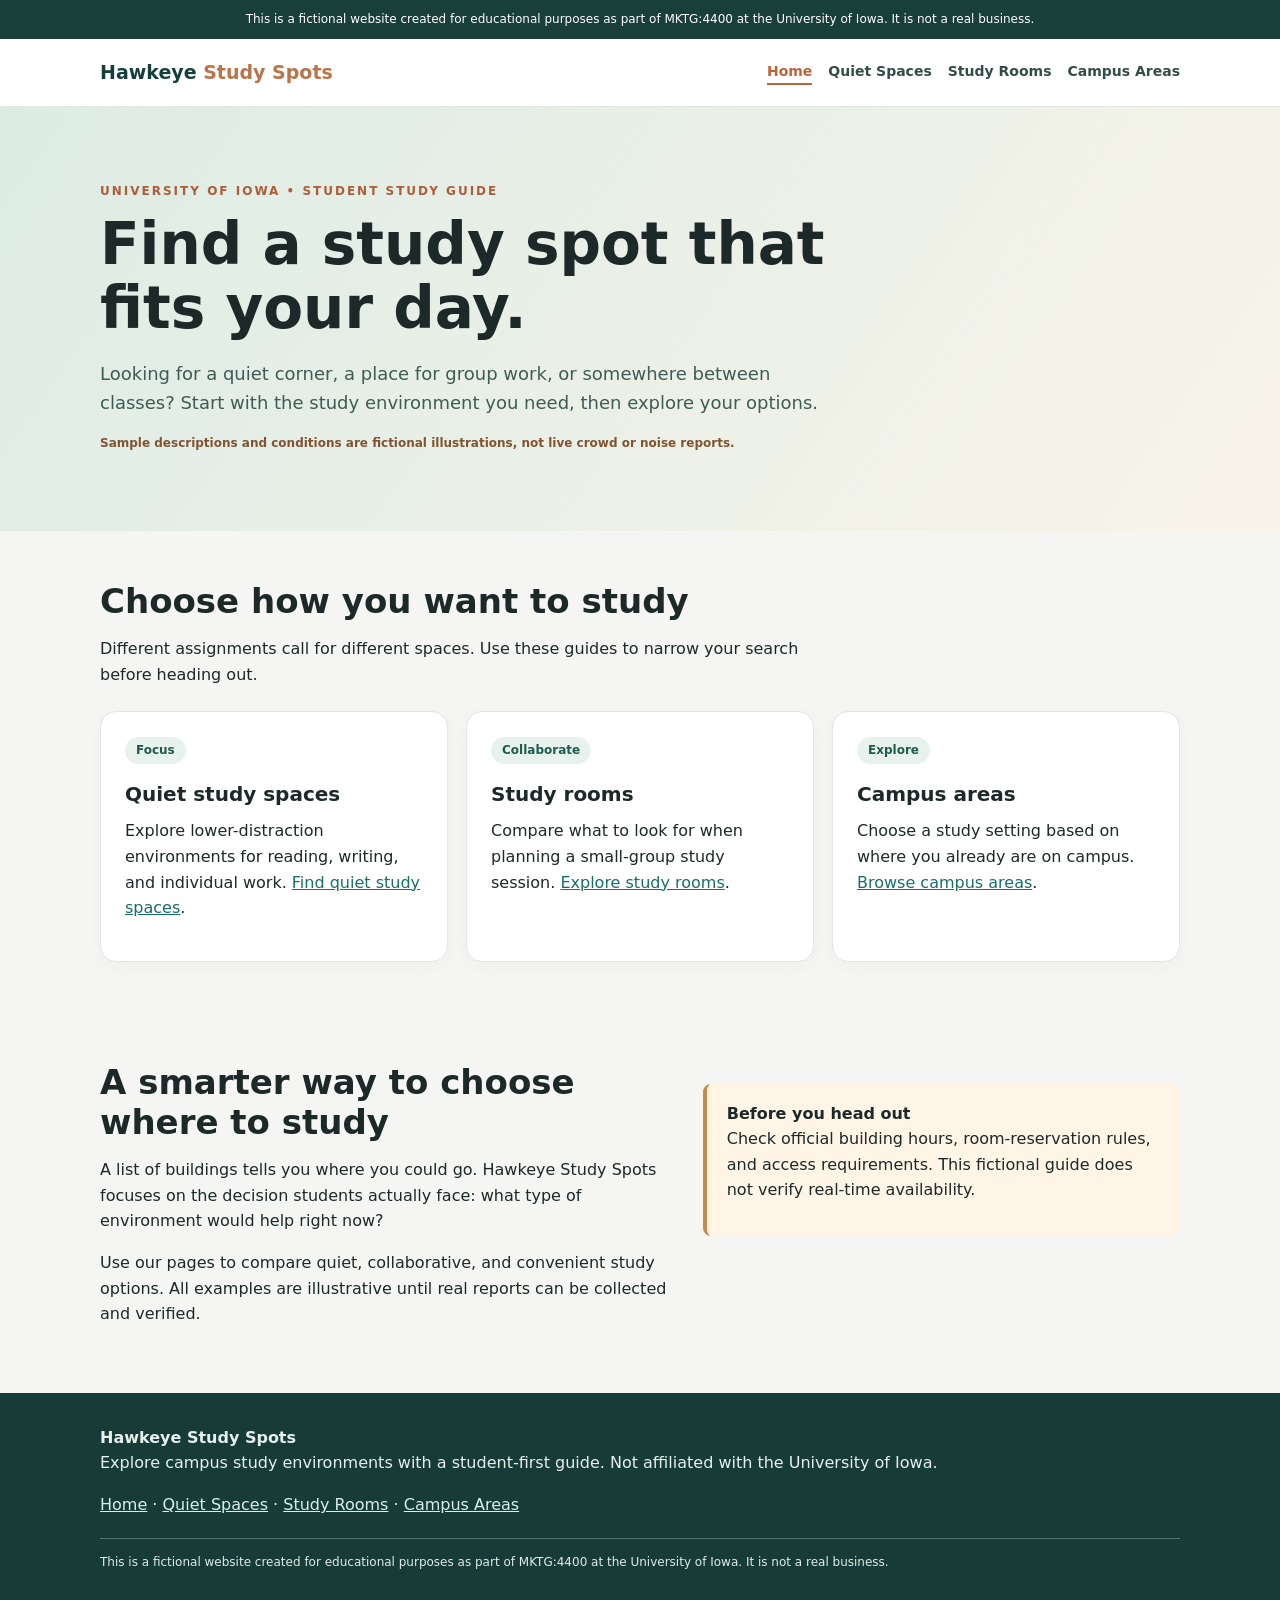
==== index.html @ 19139e7e "Add initial four-page study-space website" ====
<!doctype html><html lang="en"><head><meta charset="utf-8"><meta name="viewport" content="width=device-width,initial-scale=1"><title>Best Places to Study at the University of Iowa | Hawkeye Study Spots</title><meta name="description" content="Explore University of Iowa study spaces, quiet study areas, study rooms, and campus-area study options."><link rel="stylesheet" href="style.css"></head><body><div class="notice">This is a fictional website created for educational purposes as part of MKTG:4400 at the University of Iowa. It is not a real business.</div><header><div class="container nav"><a class="brand" href="index.html">Hawkeye <span>Study Spots</span></a><nav class="links" aria-label="Main navigation"><a href="index.html" aria-current="page">Home</a><a href="quiet-spaces.html">Quiet Spaces</a><a href="study-rooms.html">Study Rooms</a><a href="campus-areas.html">Campus Areas</a></nav></div></header><main><div class="hero"><div class="container"><div class="eyebrow">University of Iowa • Student study guide</div><h1>Find a study spot that fits your day.</h1><p class="lead">Looking for a quiet corner, a place for group work, or somewhere between classes? Start with the study environment you need, then explore your options.</p><p class="sample">Sample descriptions and conditions are fictional illustrations, not live crowd or noise reports.</p></div></div><section><div class="container"><div class="sectionintro"><h2>Choose how you want to study</h2><p>Different assignments call for different spaces. Use these guides to narrow your search before heading out.</p></div><div class="grid"><article class="card"><span class="pill">Focus</span><h3>Quiet study spaces</h3><p>Explore lower-distraction environments for reading, writing, and individual work. <a href="quiet-spaces.html">Find quiet study spaces</a>.</p></article><article class="card"><span class="pill">Collaborate</span><h3>Study rooms</h3><p>Compare what to look for when planning a small-group study session. <a href="study-rooms.html">Explore study rooms</a>.</p></article><article class="card"><span class="pill">Explore</span><h3>Campus areas</h3><p>Choose a study setting based on where you already are on campus. <a href="campus-areas.html">Browse campus areas</a>.</p></article></div></div></section><section><div class="container split"><div><h2>A smarter way to choose where to study</h2><p>A list of buildings tells you where you could go. Hawkeye Study Spots focuses on the decision students actually face: what type of environment would help right now?</p><p>Use our pages to compare quiet, collaborative, and convenient study options. All examples are illustrative until real reports can be collected and verified.</p></div><div class="tip"><b>Before you head out</b><p>Check official building hours, room-reservation rules, and access requirements. This fictional guide does not verify real-time availability.</p></div></div></section></main><footer><div class="container"><strong>Hawkeye Study Spots</strong><p>Explore campus study environments with a student-first guide. Not affiliated with the University of Iowa.</p><p><a href="index.html">Home</a> · <a href="quiet-spaces.html">Quiet Spaces</a> · <a href="study-rooms.html">Study Rooms</a> · <a href="campus-areas.html">Campus Areas</a></p><div class="notice">This is a fictional website created for educational purposes as part of MKTG:4400 at the University of Iowa. It is not a real business.</div></div></footer></body></html>
---- style.css ----
*{box-sizing:border-box}body{margin:0;font-family:Inter,system-ui,-apple-system,Segoe UI,sans-serif;background:#f5f6f3;color:#1c2928;line-height:1.6}a{color:#176f68}.notice{background:#193f3b;color:#fff;text-align:center;padding:10px 20px;font-size:12px}.container{width:min(1080px,92%);margin:auto}header{background:#fff;border-bottom:1px solid #e1e7e3}.nav{display:flex;justify-content:space-between;align-items:center;gap:16px;flex-wrap:wrap;padding:18px 0}.brand{font-size:19px;font-weight:800;text-decoration:none;color:#153f3a}.brand span{color:#ba7447}.links{display:flex;gap:16px;flex-wrap:wrap}.links a{text-decoration:none;font-weight:600;color:#344c49;font-size:14px}.links a[aria-current=page]{color:#bd6438;border-bottom:2px solid #bd6438}.hero{padding:75px 0 62px;background:linear-gradient(125deg,#dcece5,#f9f4e9)}.eyebrow{text-transform:uppercase;letter-spacing:2px;font-weight:800;font-size:12px;color:#ad5d37}h1{font-size:clamp(32px,5vw,58px);line-height:1.1;margin:12px 0 20px;max-width:780px}h2{font-size:clamp(24px,3vw,34px);line-height:1.2;margin:0 0 14px}h3{margin:0 0 8px;font-size:20px}p{margin:0 0 16px}.lead{font-size:18px;max-width:720px;color:#3f5b56}.button{display:inline-block;background:#1c675e;color:white;text-decoration:none;padding:13px 20px;border-radius:10px;font-weight:700;margin:8px 8px 8px 0}.button.alt{background:#fff;color:#1c675e;border:1px solid #1c675e}section{padding:50px 0}.sectionintro{max-width:740px;margin-bottom:24px}.grid{display:grid;grid-template-columns:repeat(3,minmax(0,1fr));gap:18px}.card{background:#fff;border:1px solid #e0e6e2;border-radius:16px;padding:24px;box-shadow:0 4px 15px #193f3b08}.pill{display:inline-block;background:#e8f2ec;color:#205a4e;padding:4px 11px;border-radius:50px;font-size:12px;font-weight:700;margin-bottom:14px}.muted{color:#60736e}.tip{background:#fff5e7;border-left:4px solid #c78b4c;padding:17px 20px;border-radius:8px;margin:22px 0}.split{display:grid;grid-template-columns:1.2fr 1fr;gap:30px;align-items:start}.checklist{padding-left:20px}.checklist li{margin-bottom:12px}footer{background:#173c37;color:#e6f1ed;padding:32px 0}footer a{color:#d8f0e9}footer .notice{background:transparent;padding:14px 0 0;text-align:left;color:#e0ece7;border-top:1px solid #55736c;margin-top:20px}.sample{font-size:12px;color:#805431;font-weight:700}.breadcrumb{font-size:13px;color:#526b66;margin-bottom:12px}@media(max-width:750px){.grid,.split{grid-template-columns:1fr}.hero{padding:45px 0}.nav{align-items:flex-start}.links{gap:11px}section{padding:32px 0}.card{padding:20px}}
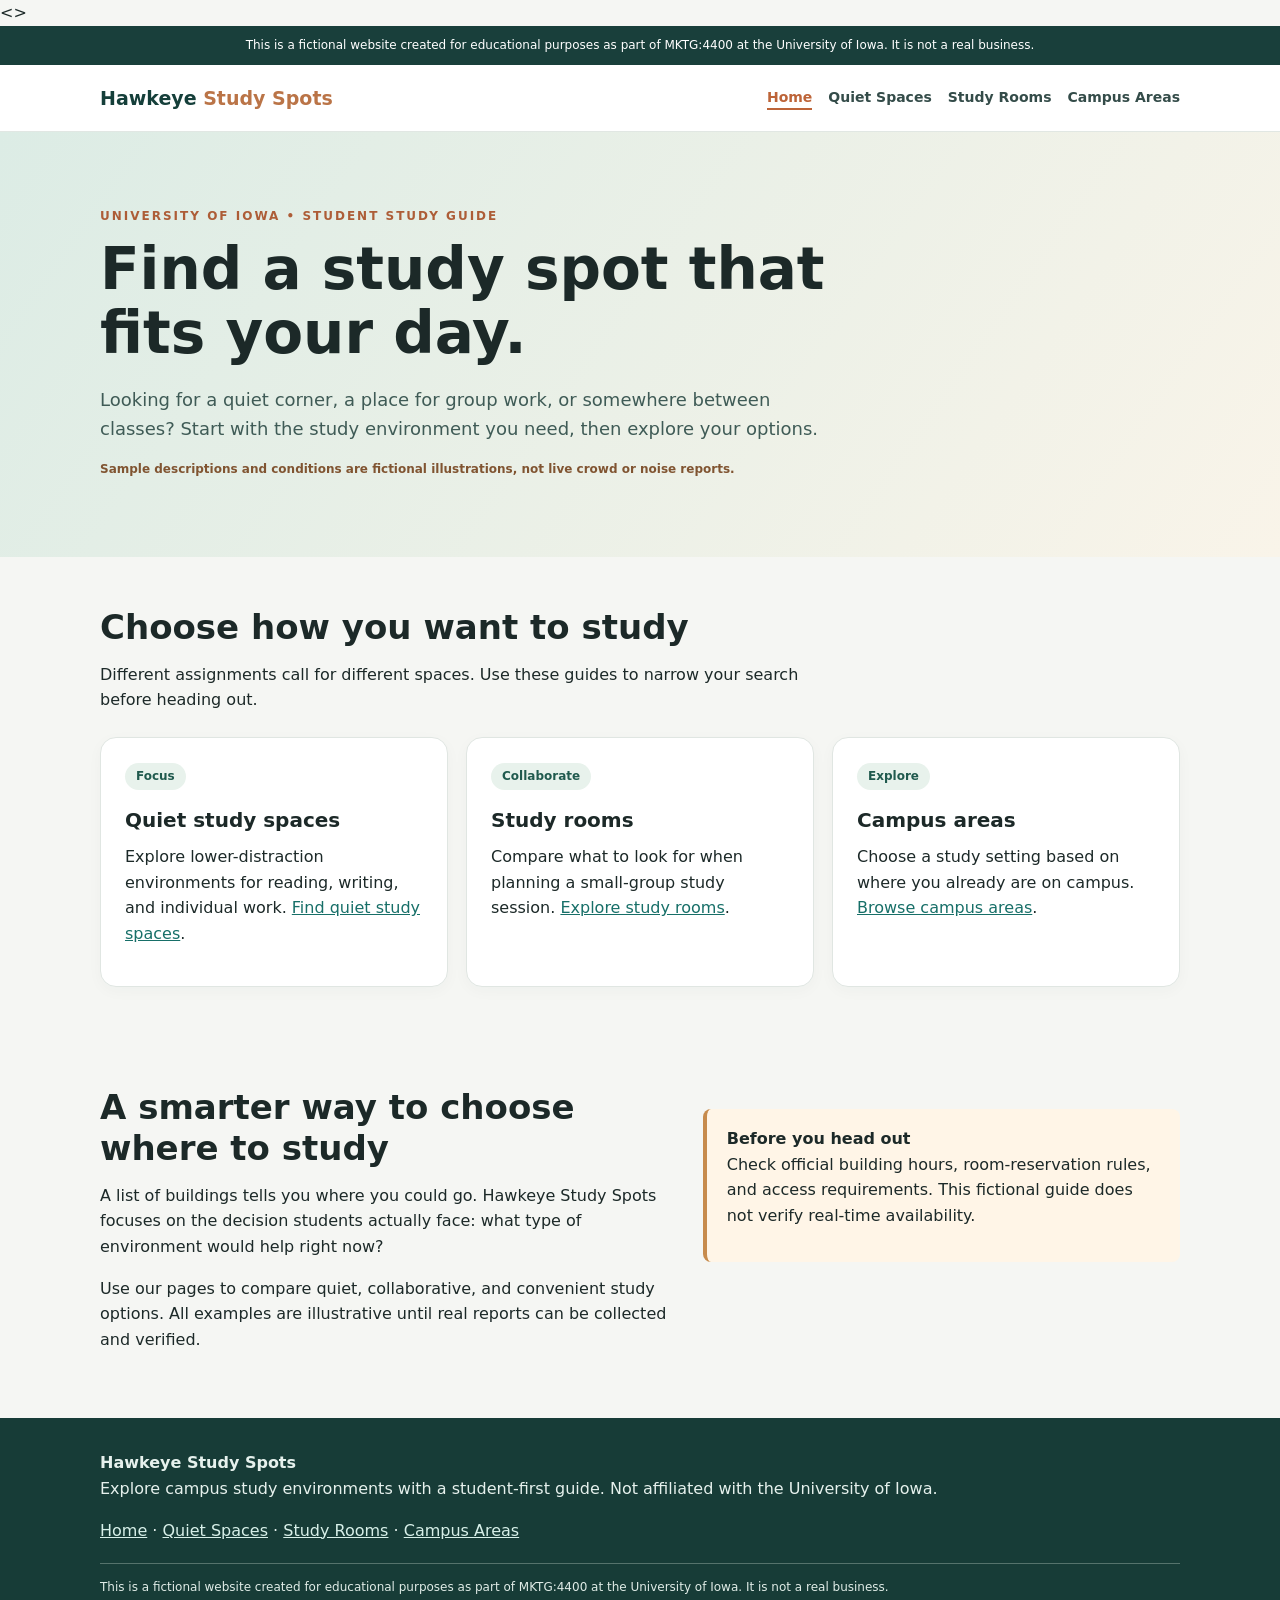
==== commit 0ba4b590: "Add Google Search Console ownership verification tag" ====
--- a/index.html
+++ b/index.html
@@ -1 +1 @@
-<!doctype html><html lang="en"><head><meta charset="utf-8"><meta name="viewport" content="width=device-width,initial-scale=1"><title>Best Places to Study at the University of Iowa | Hawkeye Study Spots</title><meta name="description" content="Explore University of Iowa study spaces, quiet study areas, study rooms, and campus-area study options."><link rel="stylesheet" href="style.css"></head><body><div class="notice">This is a fictional website created for educational purposes as part of MKTG:4400 at the University of Iowa. It is not a real business.</div><header><div class="container nav"><a class="brand" href="index.html">Hawkeye <span>Study Spots</span></a><nav class="links" aria-label="Main navigation"><a href="index.html" aria-current="page">Home</a><a href="quiet-spaces.html">Quiet Spaces</a><a href="study-rooms.html">Study Rooms</a><a href="campus-areas.html">Campus Areas</a></nav></div></header><main><div class="hero"><div class="container"><div class="eyebrow">University of Iowa • Student study guide</div><h1>Find a study spot that fits your day.</h1><p class="lead">Looking for a quiet corner, a place for group work, or somewhere between classes? Start with the study environment you need, then explore your options.</p><p class="sample">Sample descriptions and conditions are fictional illustrations, not live crowd or noise reports.</p></div></div><section><div class="container"><div class="sectionintro"><h2>Choose how you want to study</h2><p>Different assignments call for different spaces. Use these guides to narrow your search before heading out.</p></div><div class="grid"><article class="card"><span class="pill">Focus</span><h3>Quiet study spaces</h3><p>Explore lower-distraction environments for reading, writing, and individual work. <a href="quiet-spaces.html">Find quiet study spaces</a>.</p></article><article class="card"><span class="pill">Collaborate</span><h3>Study rooms</h3><p>Compare what to look for when planning a small-group study session. <a href="study-rooms.html">Explore study rooms</a>.</p></article><article class="card"><span class="pill">Explore</span><h3>Campus areas</h3><p>Choose a study setting based on where you already are on campus. <a href="campus-areas.html">Browse campus areas</a>.</p></article></div></div></section><section><div class="container split"><div><h2>A smarter way to choose where to study</h2><p>A list of buildings tells you where you could go. Hawkeye Study Spots focuses on the decision students actually face: what type of environment would help right now?</p><p>Use our pages to compare quiet, collaborative, and convenient study options. All examples are illustrative until real reports can be collected and verified.</p></div><div class="tip"><b>Before you head out</b><p>Check official building hours, room-reservation rules, and access requirements. This fictional guide does not verify real-time availability.</p></div></div></section></main><footer><div class="container"><strong>Hawkeye Study Spots</strong><p>Explore campus study environments with a student-first guide. Not affiliated with the University of Iowa.</p><p><a href="index.html">Home</a> · <a href="quiet-spaces.html">Quiet Spaces</a> · <a href="study-rooms.html">Study Rooms</a> · <a href="campus-areas.html">Campus Areas</a></p><div class="notice">This is a fictional website created for educational purposes as part of MKTG:4400 at the University of Iowa. It is not a real business.</div></div></footer></body></html>+<!doctype html><html lang="en"><<meta name="google-site-verification" content="5t49Pi2heYN_85U_tUEyNaA1zzuJSvGj2phNKB2oWh0" />><meta charset="utf-8"><meta name="viewport" content="width=device-width,initial-scale=1"><title>Best Places to Study at the University of Iowa | Hawkeye Study Spots</title><meta name="description" content="Explore University of Iowa study spaces, quiet study areas, study rooms, and campus-area study options."><link rel="stylesheet" href="style.css"></head><body><div class="notice">This is a fictional website created for educational purposes as part of MKTG:4400 at the University of Iowa. It is not a real business.</div><header><div class="container nav"><a class="brand" href="index.html">Hawkeye <span>Study Spots</span></a><nav class="links" aria-label="Main navigation"><a href="index.html" aria-current="page">Home</a><a href="quiet-spaces.html">Quiet Spaces</a><a href="study-rooms.html">Study Rooms</a><a href="campus-areas.html">Campus Areas</a></nav></div></header><main><div class="hero"><div class="container"><div class="eyebrow">University of Iowa • Student study guide</div><h1>Find a study spot that fits your day.</h1><p class="lead">Looking for a quiet corner, a place for group work, or somewhere between classes? Start with the study environment you need, then explore your options.</p><p class="sample">Sample descriptions and conditions are fictional illustrations, not live crowd or noise reports.</p></div></div><section><div class="container"><div class="sectionintro"><h2>Choose how you want to study</h2><p>Different assignments call for different spaces. Use these guides to narrow your search before heading out.</p></div><div class="grid"><article class="card"><span class="pill">Focus</span><h3>Quiet study spaces</h3><p>Explore lower-distraction environments for reading, writing, and individual work. <a href="quiet-spaces.html">Find quiet study spaces</a>.</p></article><article class="card"><span class="pill">Collaborate</span><h3>Study rooms</h3><p>Compare what to look for when planning a small-group study session. <a href="study-rooms.html">Explore study rooms</a>.</p></article><article class="card"><span class="pill">Explore</span><h3>Campus areas</h3><p>Choose a study setting based on where you already are on campus. <a href="campus-areas.html">Browse campus areas</a>.</p></article></div></div></section><section><div class="container split"><div><h2>A smarter way to choose where to study</h2><p>A list of buildings tells you where you could go. Hawkeye Study Spots focuses on the decision students actually face: what type of environment would help right now?</p><p>Use our pages to compare quiet, collaborative, and convenient study options. All examples are illustrative until real reports can be collected and verified.</p></div><div class="tip"><b>Before you head out</b><p>Check official building hours, room-reservation rules, and access requirements. This fictional guide does not verify real-time availability.</p></div></div></section></main><footer><div class="container"><strong>Hawkeye Study Spots</strong><p>Explore campus study environments with a student-first guide. Not affiliated with the University of Iowa.</p><p><a href="index.html">Home</a> · <a href="quiet-spaces.html">Quiet Spaces</a> · <a href="study-rooms.html">Study Rooms</a> · <a href="campus-areas.html">Campus Areas</a></p><div class="notice">This is a fictional website created for educational purposes as part of MKTG:4400 at the University of Iowa. It is not a real business.</div></div></footer></body></html>
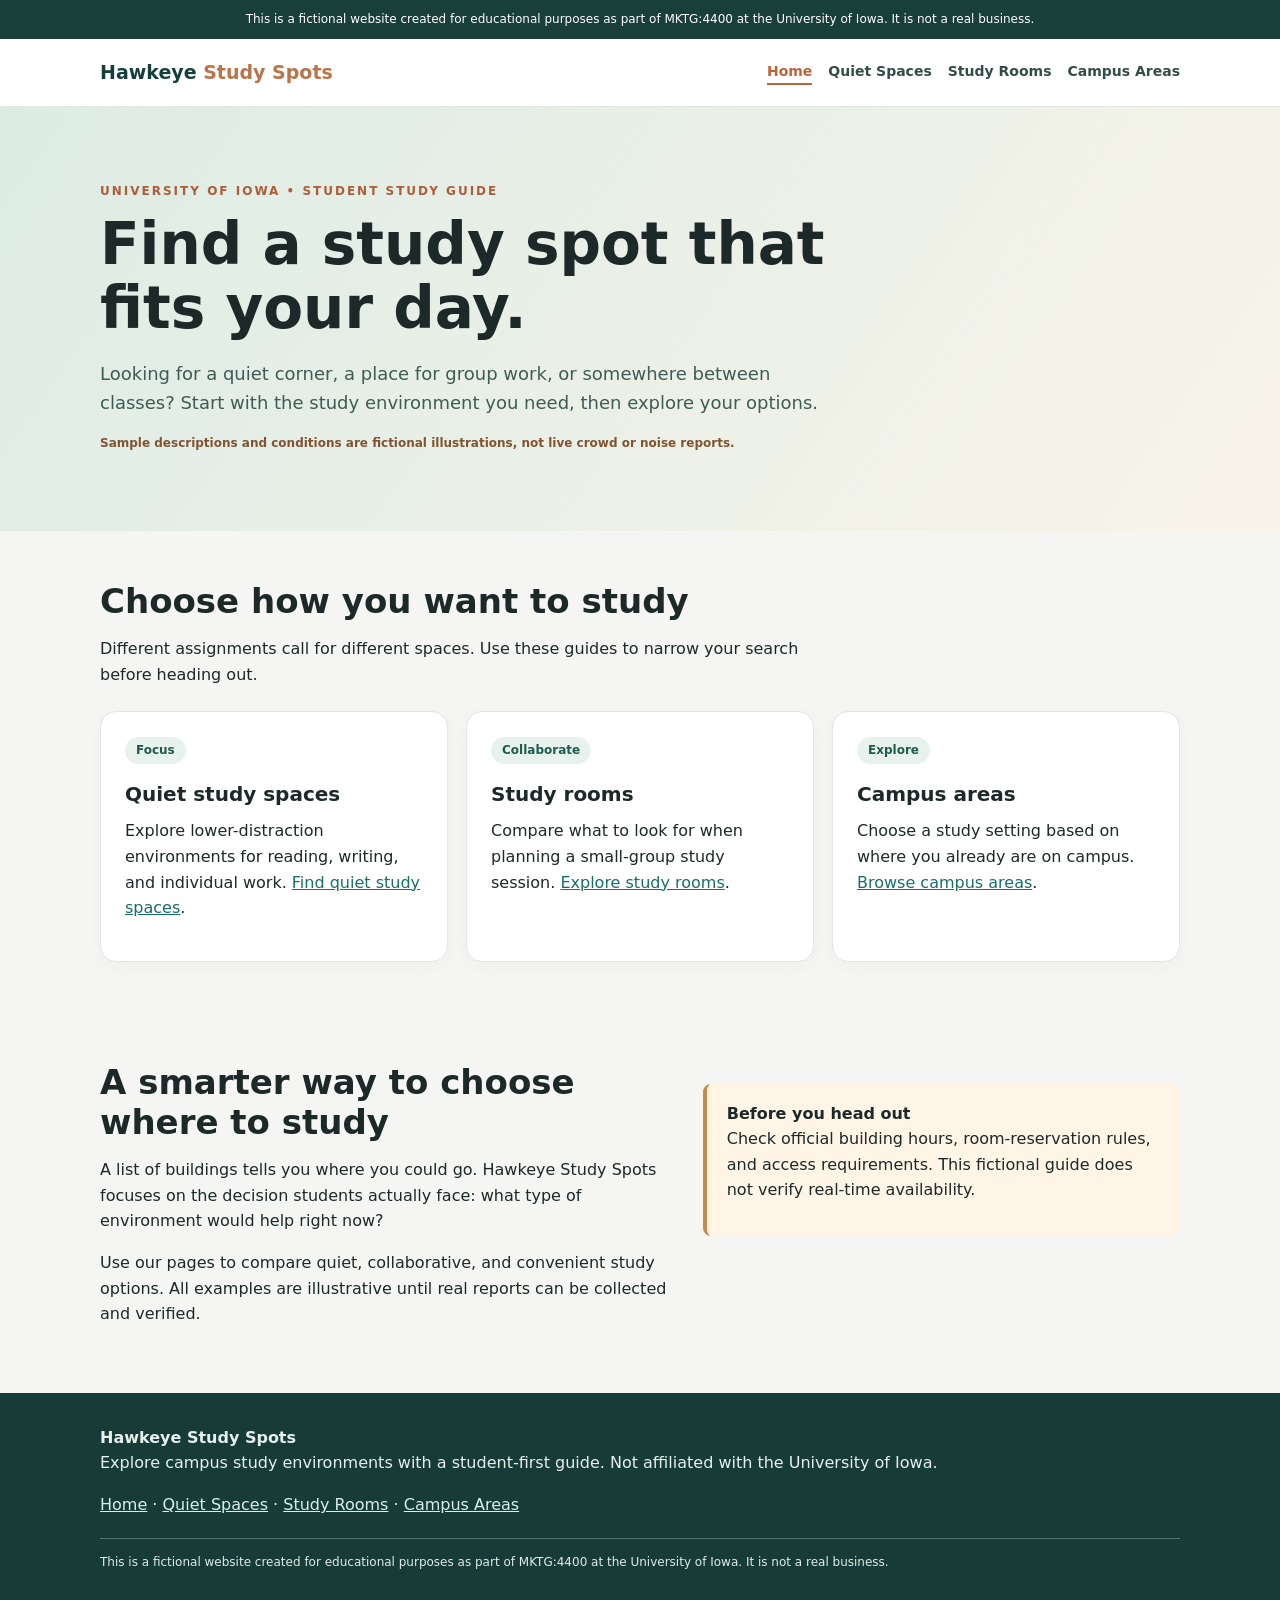
==== commit f5283cee: "Fix homepage HTML and add Google Search Console verification" ====
--- a/index.html
+++ b/index.html
@@ -1 +1,99 @@
-<!doctype html><html lang="en"><<meta name="google-site-verification" content="5t49Pi2heYN_85U_tUEyNaA1zzuJSvGj2phNKB2oWh0" />><meta charset="utf-8"><meta name="viewport" content="width=device-width,initial-scale=1"><title>Best Places to Study at the University of Iowa | Hawkeye Study Spots</title><meta name="description" content="Explore University of Iowa study spaces, quiet study areas, study rooms, and campus-area study options."><link rel="stylesheet" href="style.css"></head><body><div class="notice">This is a fictional website created for educational purposes as part of MKTG:4400 at the University of Iowa. It is not a real business.</div><header><div class="container nav"><a class="brand" href="index.html">Hawkeye <span>Study Spots</span></a><nav class="links" aria-label="Main navigation"><a href="index.html" aria-current="page">Home</a><a href="quiet-spaces.html">Quiet Spaces</a><a href="study-rooms.html">Study Rooms</a><a href="campus-areas.html">Campus Areas</a></nav></div></header><main><div class="hero"><div class="container"><div class="eyebrow">University of Iowa • Student study guide</div><h1>Find a study spot that fits your day.</h1><p class="lead">Looking for a quiet corner, a place for group work, or somewhere between classes? Start with the study environment you need, then explore your options.</p><p class="sample">Sample descriptions and conditions are fictional illustrations, not live crowd or noise reports.</p></div></div><section><div class="container"><div class="sectionintro"><h2>Choose how you want to study</h2><p>Different assignments call for different spaces. Use these guides to narrow your search before heading out.</p></div><div class="grid"><article class="card"><span class="pill">Focus</span><h3>Quiet study spaces</h3><p>Explore lower-distraction environments for reading, writing, and individual work. <a href="quiet-spaces.html">Find quiet study spaces</a>.</p></article><article class="card"><span class="pill">Collaborate</span><h3>Study rooms</h3><p>Compare what to look for when planning a small-group study session. <a href="study-rooms.html">Explore study rooms</a>.</p></article><article class="card"><span class="pill">Explore</span><h3>Campus areas</h3><p>Choose a study setting based on where you already are on campus. <a href="campus-areas.html">Browse campus areas</a>.</p></article></div></div></section><section><div class="container split"><div><h2>A smarter way to choose where to study</h2><p>A list of buildings tells you where you could go. Hawkeye Study Spots focuses on the decision students actually face: what type of environment would help right now?</p><p>Use our pages to compare quiet, collaborative, and convenient study options. All examples are illustrative until real reports can be collected and verified.</p></div><div class="tip"><b>Before you head out</b><p>Check official building hours, room-reservation rules, and access requirements. This fictional guide does not verify real-time availability.</p></div></div></section></main><footer><div class="container"><strong>Hawkeye Study Spots</strong><p>Explore campus study environments with a student-first guide. Not affiliated with the University of Iowa.</p><p><a href="index.html">Home</a> · <a href="quiet-spaces.html">Quiet Spaces</a> · <a href="study-rooms.html">Study Rooms</a> · <a href="campus-areas.html">Campus Areas</a></p><div class="notice">This is a fictional website created for educational purposes as part of MKTG:4400 at the University of Iowa. It is not a real business.</div></div></footer></body></html>
+
+<!doctype html>
+<html lang="en">
+<head>
+  <meta charset="utf-8">
+  <meta name="viewport" content="width=device-width,initial-scale=1">
+
+  <meta name="google-site-verification" content="5t49Pi2heYN_85U_tUEyNaA1zzuJSvGj2phNKB2oWh0" />
+
+  <title>Best Places to Study at the University of Iowa | Hawkeye Study Spots</title>
+  <meta name="description" content="Explore University of Iowa study spaces, quiet study areas, study rooms, and campus-area study options.">
+  <link rel="stylesheet" href="style.css">
+</head>
+
+<body>
+  <div class="notice">This is a fictional website created for educational purposes as part of MKTG:4400 at the University of Iowa. It is not a real business.</div>
+
+  <header>
+    <div class="container nav">
+      <a class="brand" href="index.html">Hawkeye <span>Study Spots</span></a>
+      <nav class="links" aria-label="Main navigation">
+        <a href="index.html" aria-current="page">Home</a>
+        <a href="quiet-spaces.html">Quiet Spaces</a>
+        <a href="study-rooms.html">Study Rooms</a>
+        <a href="campus-areas.html">Campus Areas</a>
+      </nav>
+    </div>
+  </header>
+
+  <main>
+    <div class="hero">
+      <div class="container">
+        <div class="eyebrow">University of Iowa • Student study guide</div>
+        <h1>Find a study spot that fits your day.</h1>
+        <p class="lead">Looking for a quiet corner, a place for group work, or somewhere between classes? Start with the study environment you need, then explore your options.</p>
+        <p class="sample">Sample descriptions and conditions are fictional illustrations, not live crowd or noise reports.</p>
+      </div>
+    </div>
+
+    <section>
+      <div class="container">
+        <div class="sectionintro">
+          <h2>Choose how you want to study</h2>
+          <p>Different assignments call for different spaces. Use these guides to narrow your search before heading out.</p>
+        </div>
+
+        <div class="grid">
+          <article class="card">
+            <span class="pill">Focus</span>
+            <h3>Quiet study spaces</h3>
+            <p>Explore lower-distraction environments for reading, writing, and individual work. <a href="quiet-spaces.html">Find quiet study spaces</a>.</p>
+          </article>
+
+          <article class="card">
+            <span class="pill">Collaborate</span>
+            <h3>Study rooms</h3>
+            <p>Compare what to look for when planning a small-group study session. <a href="study-rooms.html">Explore study rooms</a>.</p>
+          </article>
+
+          <article class="card">
+            <span class="pill">Explore</span>
+            <h3>Campus areas</h3>
+            <p>Choose a study setting based on where you already are on campus. <a href="campus-areas.html">Browse campus areas</a>.</p>
+          </article>
+        </div>
+      </div>
+    </section>
+
+    <section>
+      <div class="container split">
+        <div>
+          <h2>A smarter way to choose where to study</h2>
+          <p>A list of buildings tells you where you could go. Hawkeye Study Spots focuses on the decision students actually face: what type of environment would help right now?</p>
+          <p>Use our pages to compare quiet, collaborative, and convenient study options. All examples are illustrative until real reports can be collected and verified.</p>
+        </div>
+
+        <div class="tip">
+          <b>Before you head out</b>
+          <p>Check official building hours, room-reservation rules, and access requirements. This fictional guide does not verify real-time availability.</p>
+        </div>
+      </div>
+    </section>
+  </main>
+
+  <footer>
+    <div class="container">
+      <strong>Hawkeye Study Spots</strong>
+      <p>Explore campus study environments with a student-first guide. Not affiliated with the University of Iowa.</p>
+      <p>
+        <a href="index.html">Home</a> ·
+        <a href="quiet-spaces.html">Quiet Spaces</a> ·
+        <a href="study-rooms.html">Study Rooms</a> ·
+        <a href="campus-areas.html">Campus Areas</a>
+      </p>
+      <div class="notice">This is a fictional website created for educational purposes as part of MKTG:4400 at the University of Iowa. It is not a real business.</div>
+    </div>
+  </footer>
+</body>
+</html>
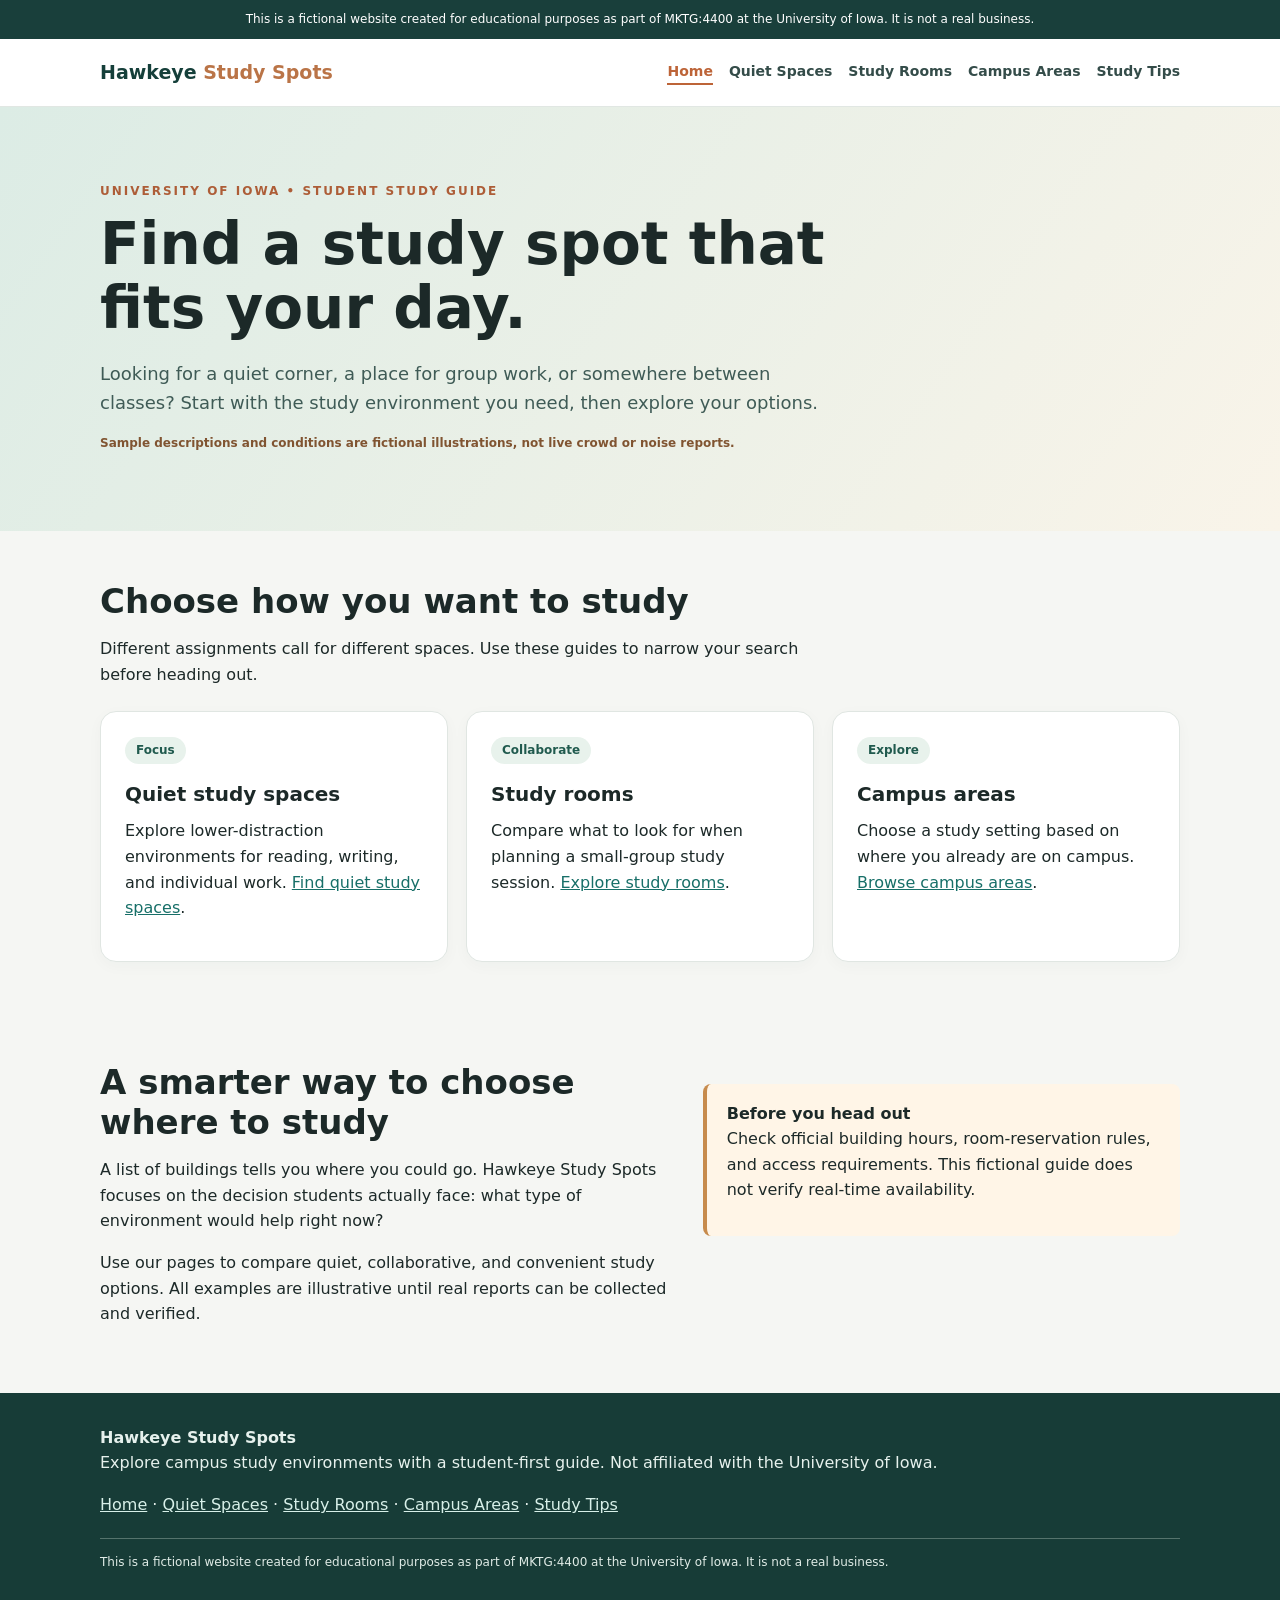
==== commit 9a9db869: "Add Study Tips links to homepage" ====
--- a/index.html
+++ b/index.html
@@ -23,6 +23,7 @@
         <a href="quiet-spaces.html">Quiet Spaces</a>
         <a href="study-rooms.html">Study Rooms</a>
         <a href="campus-areas.html">Campus Areas</a>
+        <a href="study-tips.html">Study Tips</a>
       </nav>
     </div>
   </header>
@@ -91,6 +92,7 @@
         <a href="quiet-spaces.html">Quiet Spaces</a> ·
         <a href="study-rooms.html">Study Rooms</a> ·
         <a href="campus-areas.html">Campus Areas</a>
+         · <a href="study-tips.html">Study Tips</a>
       </p>
       <div class="notice">This is a fictional website created for educational purposes as part of MKTG:4400 at the University of Iowa. It is not a real business.</div>
     </div>
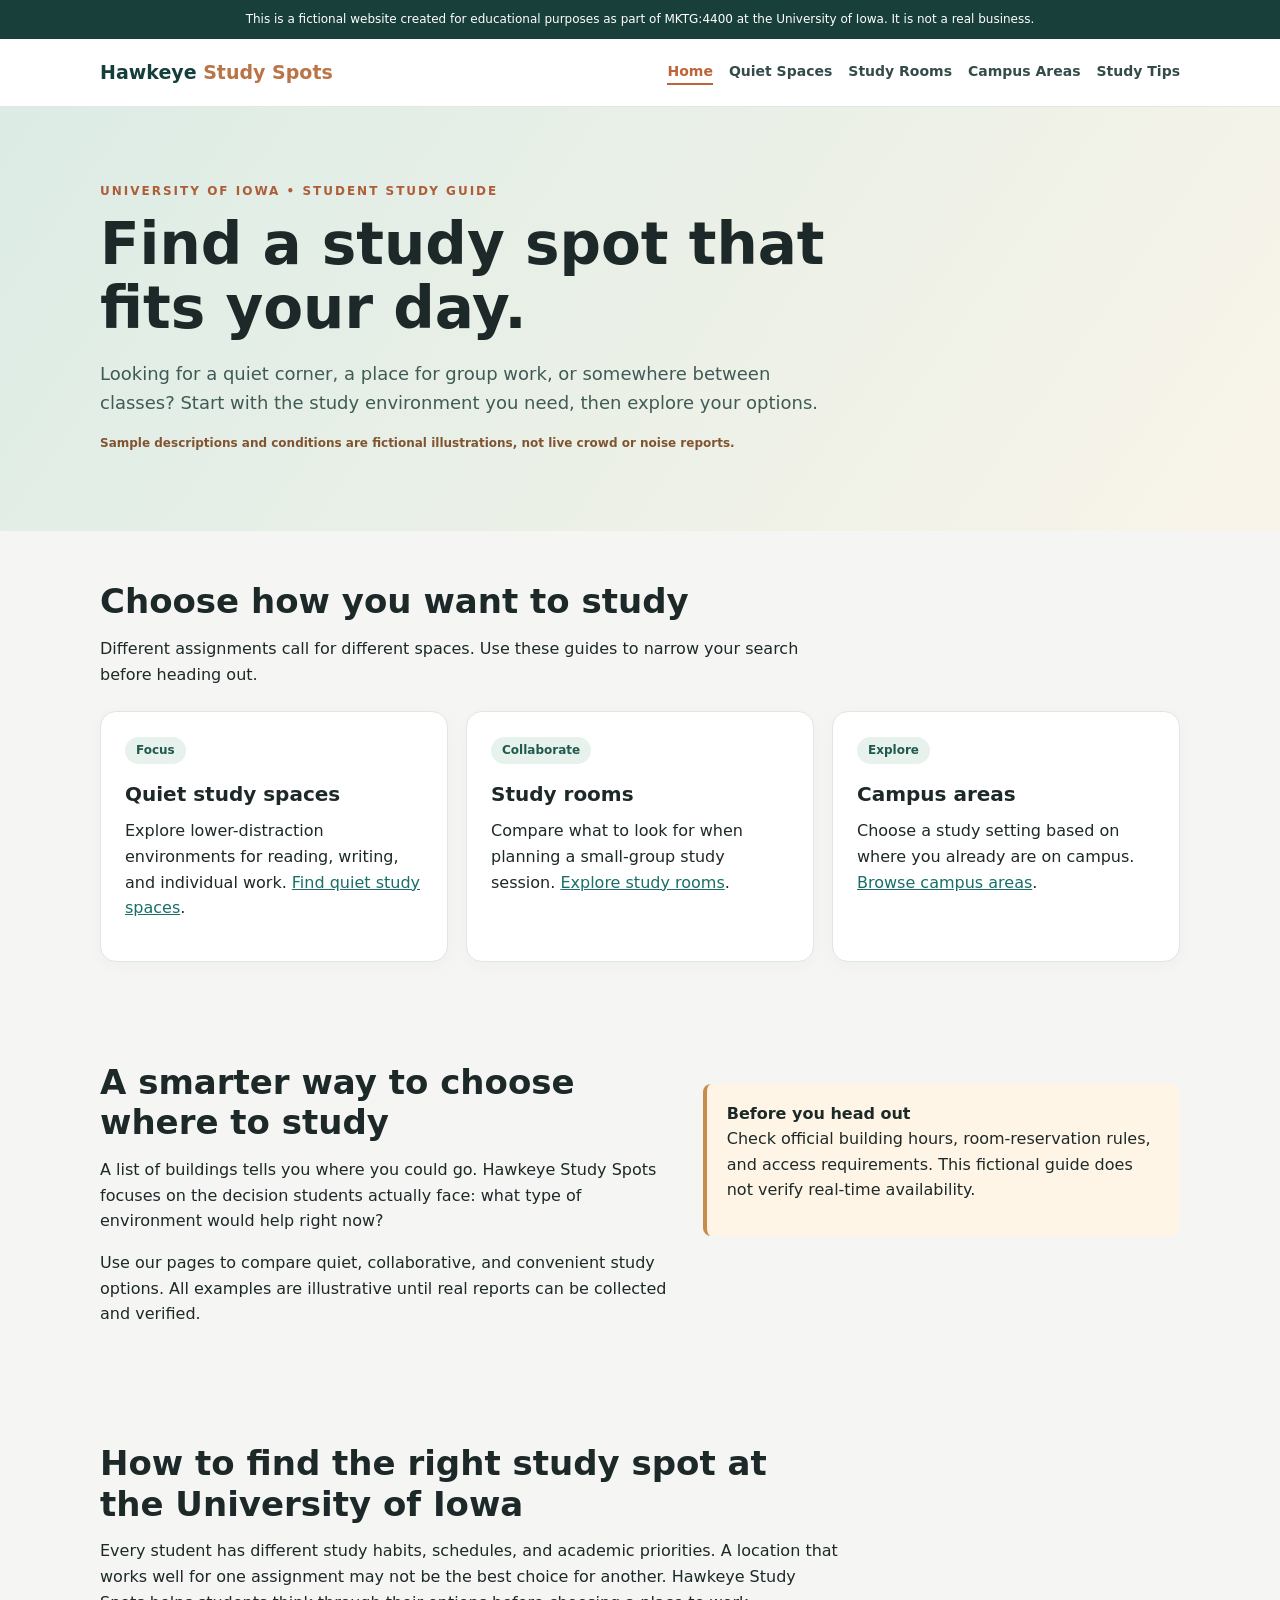
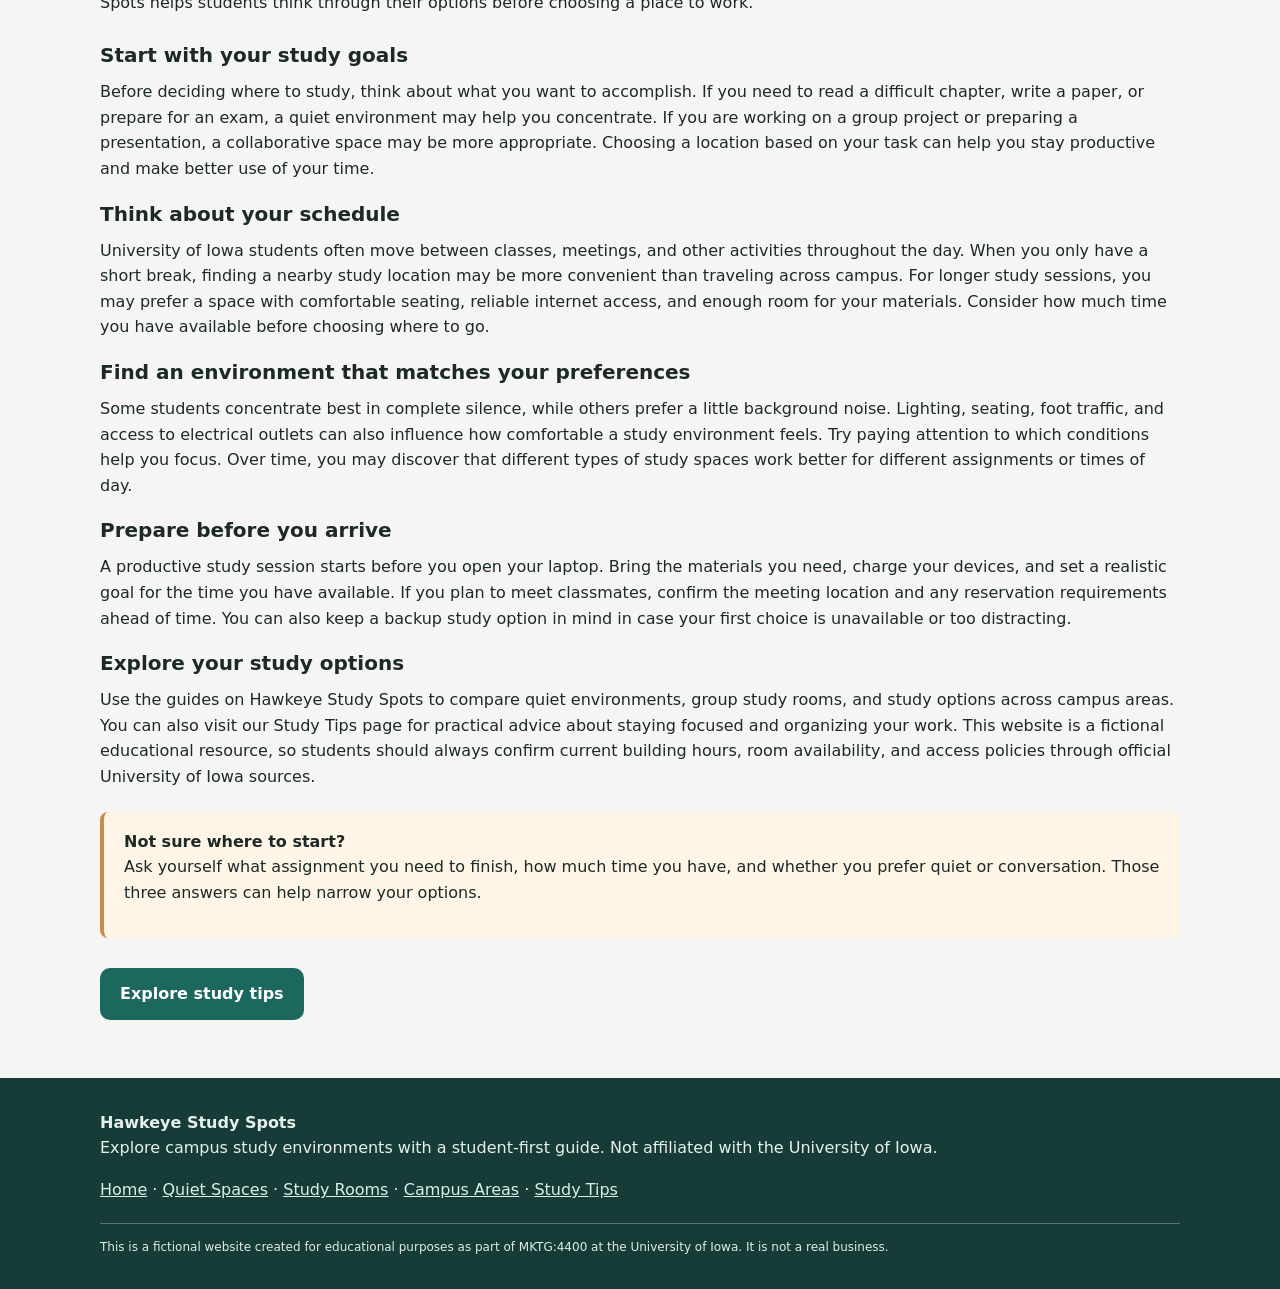
==== commit 937e569e: "Expand homepage content for D3" ====
--- a/index.html
+++ b/index.html
@@ -81,6 +81,37 @@
         </div>
       </div>
     </section>
+
+    <section>
+      <div class="container">
+        <div class="sectionintro">
+          <h2>How to find the right study spot at the University of Iowa</h2>
+          <p>Every student has different study habits, schedules, and academic priorities. A location that works well for one assignment may not be the best choice for another. Hawkeye Study Spots helps students think through their options before choosing a place to work.</p>
+        </div>
+
+        <h3>Start with your study goals</h3>
+        <p>Before deciding where to study, think about what you want to accomplish. If you need to read a difficult chapter, write a paper, or prepare for an exam, a quiet environment may help you concentrate. If you are working on a group project or preparing a presentation, a collaborative space may be more appropriate. Choosing a location based on your task can help you stay productive and make better use of your time.</p>
+
+        <h3>Think about your schedule</h3>
+        <p>University of Iowa students often move between classes, meetings, and other activities throughout the day. When you only have a short break, finding a nearby study location may be more convenient than traveling across campus. For longer study sessions, you may prefer a space with comfortable seating, reliable internet access, and enough room for your materials. Consider how much time you have available before choosing where to go.</p>
+
+        <h3>Find an environment that matches your preferences</h3>
+        <p>Some students concentrate best in complete silence, while others prefer a little background noise. Lighting, seating, foot traffic, and access to electrical outlets can also influence how comfortable a study environment feels. Try paying attention to which conditions help you focus. Over time, you may discover that different types of study spaces work better for different assignments or times of day.</p>
+
+        <h3>Prepare before you arrive</h3>
+        <p>A productive study session starts before you open your laptop. Bring the materials you need, charge your devices, and set a realistic goal for the time you have available. If you plan to meet classmates, confirm the meeting location and any reservation requirements ahead of time. You can also keep a backup study option in mind in case your first choice is unavailable or too distracting.</p>
+
+        <h3>Explore your study options</h3>
+        <p>Use the guides on Hawkeye Study Spots to compare quiet environments, group study rooms, and study options across campus areas. You can also visit our Study Tips page for practical advice about staying focused and organizing your work. This website is a fictional educational resource, so students should always confirm current building hours, room availability, and access policies through official University of Iowa sources.</p>
+
+        <div class="tip">
+          <b>Not sure where to start?</b>
+          <p>Ask yourself what assignment you need to finish, how much time you have, and whether you prefer quiet or conversation. Those three answers can help narrow your options.</p>
+        </div>
+
+        <a class="button" href="study-tips.html">Explore study tips</a>
+      </div>
+    </section>
   </main>
 
   <footer>
@@ -91,11 +122,12 @@
         <a href="index.html">Home</a> ·
         <a href="quiet-spaces.html">Quiet Spaces</a> ·
         <a href="study-rooms.html">Study Rooms</a> ·
-        <a href="campus-areas.html">Campus Areas</a>
-         · <a href="study-tips.html">Study Tips</a>
+        <a href="campus-areas.html">Campus Areas</a> ·
+        <a href="study-tips.html">Study Tips</a>
       </p>
       <div class="notice">This is a fictional website created for educational purposes as part of MKTG:4400 at the University of Iowa. It is not a real business.</div>
     </div>
   </footer>
 </body>
 </html>
+
